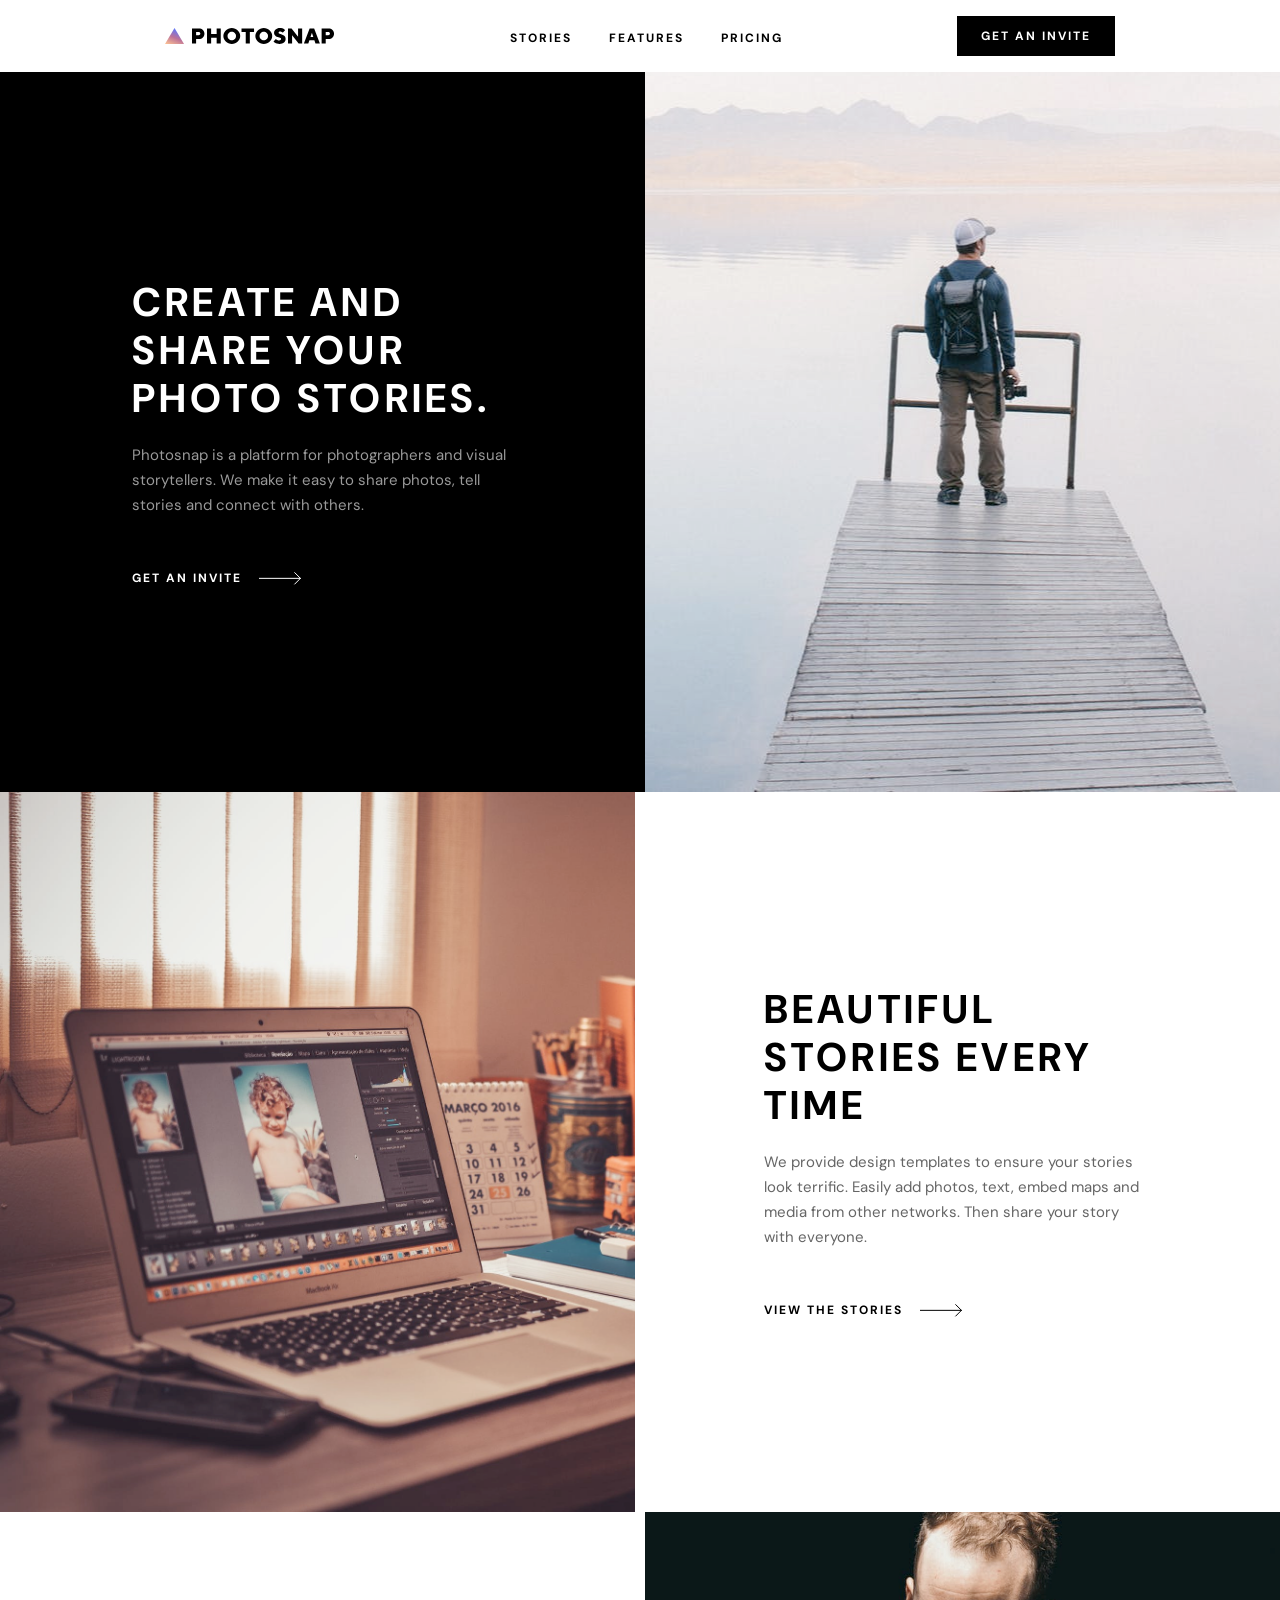
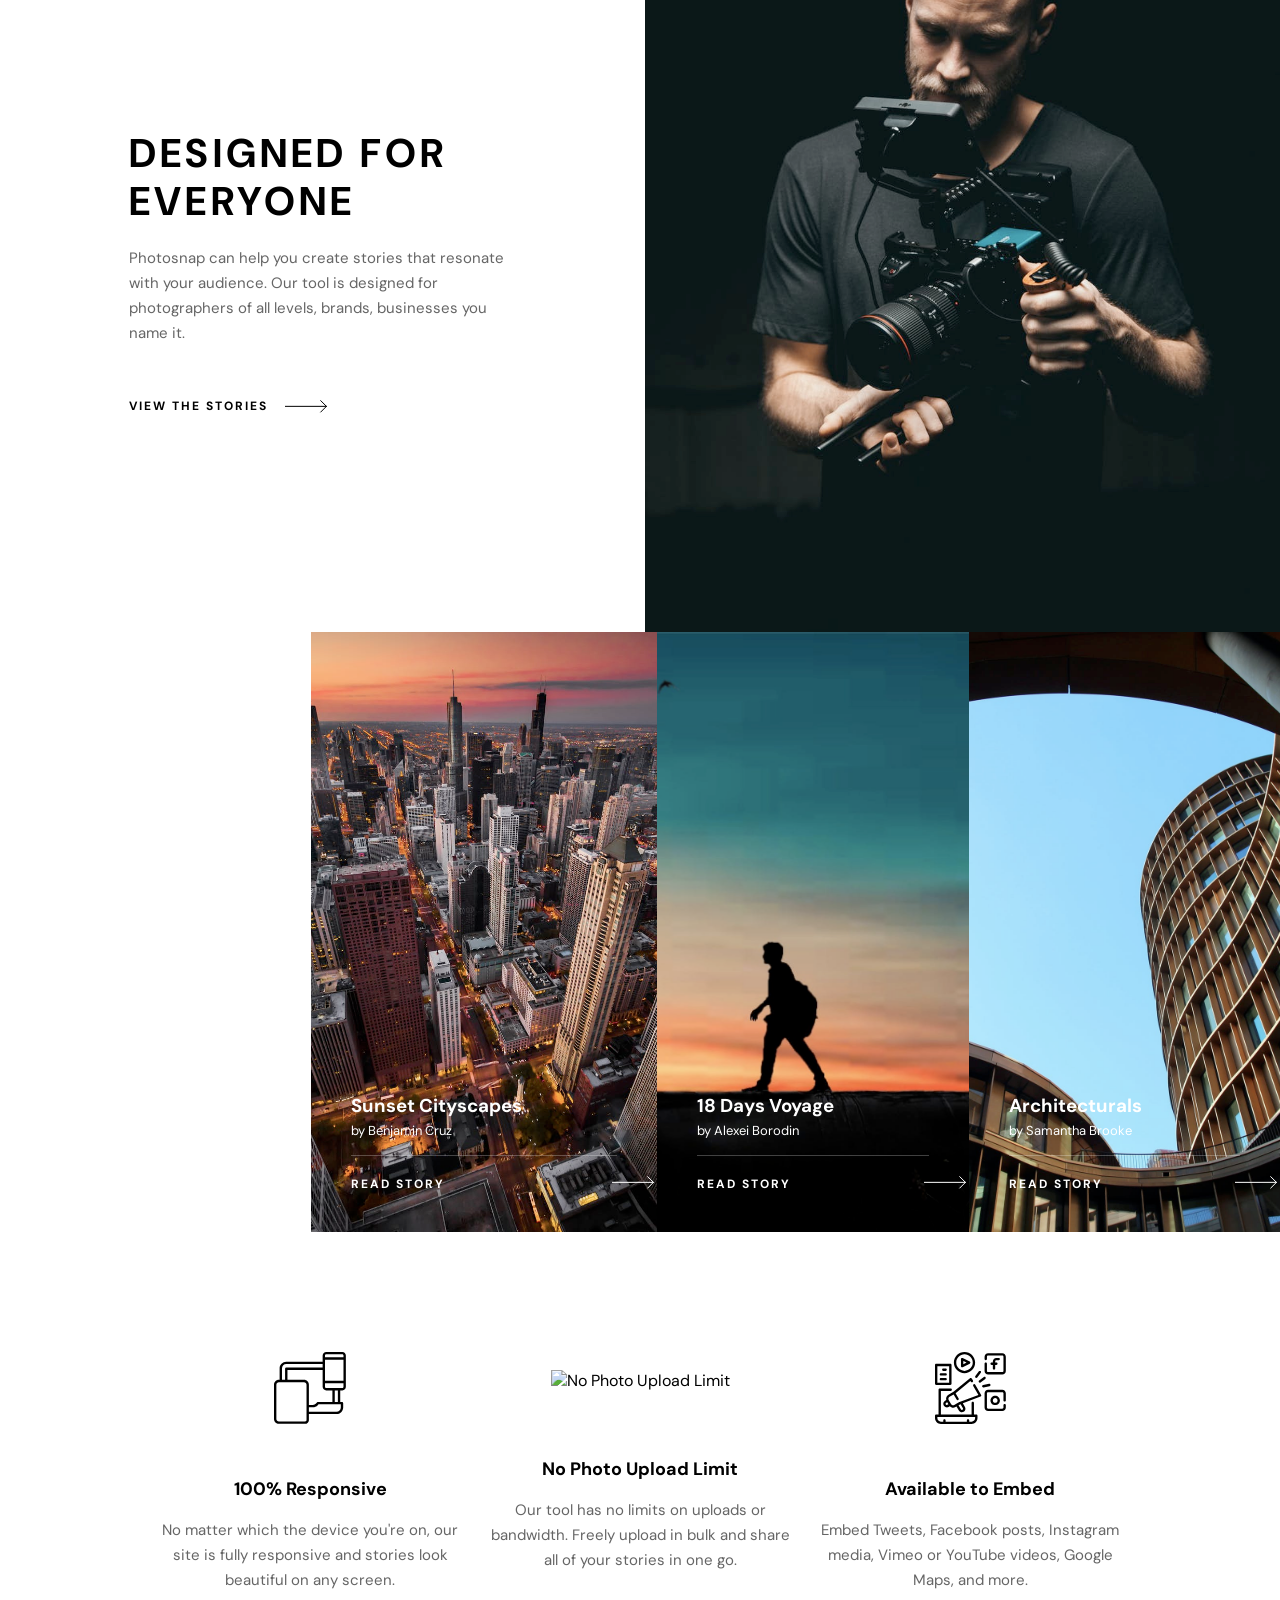
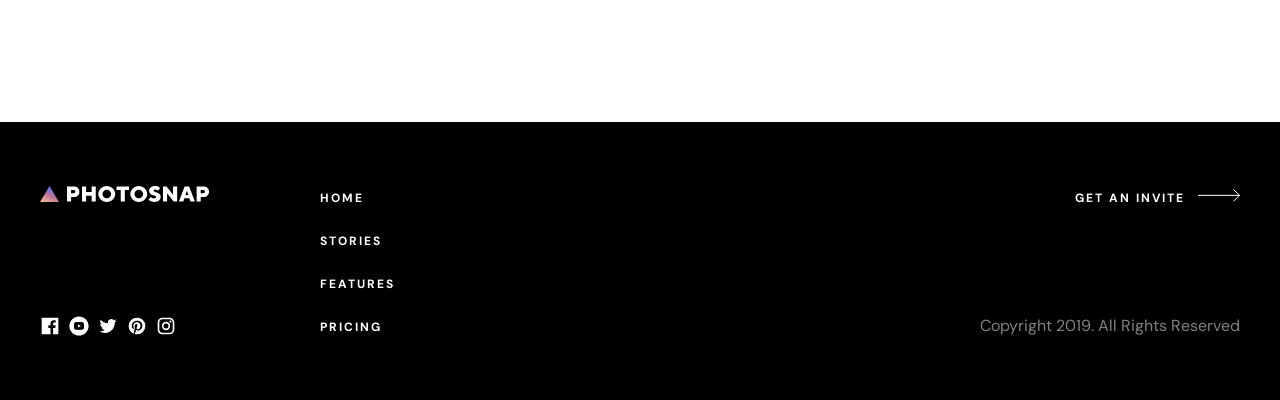
==== index.html @ 873cab9e "final-project" ====
<!doctype html>
<html lang="en">
  <head>
    <meta charset="UTF-8" />
    <meta name="viewport" content="width=device-width, initial-scale=1.0" />
    <title>Home</title>

    <!-- local style link -->
    <link rel="stylesheet" href="./style/index.css" />
  </head>
  <body>
    <nav>
      <img class="logo" src="./imgs/logo(black).svg" alt="logo" />
      <ul>
        <li><a href="./stories.html">Stories</a></li>
        <li><a href="./features.html">features</a></li>
        <li><a href="./pricing.html">pricing</a></li>
      </ul>
      <button>get an invite</button>
      <img class="menu-bars" src="./imgs/menu(bars).svg" alt="menu" />
    </nav>
    <header class="create-share">
      <div class="left">
        <span></span>
        <div class="content">
          <h2>Create and share your photo stories.</h2>
          <p>
            Photosnap is a platform for photographers and visual storytellers.
            We make it easy to share photos, tell stories and connect with
            others.
          </p>
          <div>
            <a href="#">GET AN INVITE</a>
            <img src="./imgs/Arrow(white).svg" alt="Arrow" />
          </div>
        </div>
      </div>
      <div class="right"></div>
    </header>
    <section class="beautiful">
      <div class="left"></div>
      <div class="right">
        <div class="content">
          <h2>BEAUTIFUL STORIES EVERY TIME</h2>
          <p>
            We provide design templates to ensure your stories look terrific.
            Easily add photos, text, embed maps and media from other networks.
            Then share your story with everyone.
          </p>
          <div>
            <a href="">VIEW THE STORIES</a>
            <img src="./imgs/Arrow(black).svg" alt="Arrow" />
          </div>
        </div>
      </div>
    </section>
    <section class="designed">
      <div class="left">
        <div class="content">
          <h2>DESIGNED FOR EVERYONE</h2>
          <p>
            Photosnap can help you create stories that resonate with your
            audience. Our tool is designed for photographers of all levels,
            brands, businesses you name it.
          </p>
          <div>
            <a href="#">VIEW THE STORIES</a>
            <img src="./imgs/Arrow(black).svg" alt="Arrow" />
          </div>
        </div>
      </div>
      <div class="right"></div>
    </section>
    <section class="kind">
      <div class="card">
        <div class="content">
          <h3>The Mountains</h3>
          <p>by John Appleseed</p>
          <span></span>
          <div>
            <a href="">READ STORY</a>
            <img src="./imgs/Arrow(white).svg" alt="Arrow" />
          </div>
        </div>
      </div>
      <div class="card city">
        <div class="content">
          <h3>Sunset Cityscapes</h3>
          <p>by Benjamin Cruz</p>
          <span></span>
          <div>
            <a href="">READ STORY</a>
            <img src="./imgs/Arrow(white).svg" alt="Arrow" />
          </div>
        </div>
      </div>
      <div class="card safari">
        <div class="content">
          <h3>18 Days Voyage</h3>
          <p>by Alexei Borodin</p>
          <span></span>
          <div>
            <a href="">READ STORY</a>
            <img src="./imgs/Arrow(white).svg" alt="Arrow" />
          </div>
        </div>
      </div>
      <div class="card building">
        <div class="content">
          <h3>Architecturals</h3>
          <p>by Samantha Brooke</p>
          <span></span>
          <div>
            <a href="">READ STORY</a>
            <img src="./imgs/Arrow(white).svg" alt="Arrow" />
          </div>
        </div>
      </div>
    </section>
    <main>
      <div class="card">
        <img src="./imgs/Shape1.svg" alt="100% Responsive" />
        <h3 class="responsive">100% Responsive</h3>
        <p>
          No matter which the device you're on, our site is fully responsive and
          stories look beautiful on any screen.
        </p>
      </div>
      <div class="card">
        <img
          class="infinite"
          src="./imgs/Shape2.svg"
          alt="No Photo Upload Limit"
        />
        <h3 class="no-limit">No Photo Upload Limit</h3>
        <p>
          Our tool has no limits on uploads or bandwidth. Freely upload in bulk
          and share all of your stories in one go.
        </p>
      </div>
      <div class="card">
        <img src="./imgs/shape3.svg" alt="Available to Embed" />
        <h3 class="available">Available to Embed</h3>
        <p>
          Embed Tweets, Facebook posts, Instagram media, Vimeo or YouTube
          videos, Google Maps, and more.
        </p>
      </div>
    </main>
    <footer>
      <div class="logos">
        <img src="./imgs/logo(white).svg" alt="logo" />
        <div class="icons">
          <svg
            class="facebook"
            xmlns="http://www.w3.org/2000/svg"
            width="20px"
            height="20px"
            viewBox="0 0 24 24"
          >
            <path d="M0 0h24v24H0z" fill="none" />
            <path
              fill="currentColor"
              fill-rule="evenodd"
              d="M15.725 22v-7.745h2.6l.389-3.018h-2.99V9.31c0-.874.243-1.47 1.497-1.47h1.598v-2.7a21 21 0 0 0-2.33-.12c-2.304 0-3.881 1.407-3.881 3.99v2.227H10v3.018h2.607V22H3.104C2.494 22 2 21.506 2 20.896V3.104C2 2.494 2.494 2 3.104 2h17.792C21.506 2 22 2.494 22 3.104v17.792c0 .61-.494 1.104-1.104 1.104z"
            />
          </svg>

          <svg
            class="youtube"
            xmlns="http://www.w3.org/2000/svg"
            width="20px"
            height="20px"
            viewBox="0 0 20 20"
          >
            <path d="M0 0h20v20H0z" fill="none" />
            <path
              fill="currentColor"
              d="M11.603 9.833L9.357 8.785C9.161 8.694 9 8.796 9 9.013v1.974c0 .217.161.319.357.228l2.245-1.048c.197-.092.197-.242.001-.334M10 .4C4.698.4.4 4.698.4 10s4.298 9.6 9.6 9.6s9.6-4.298 9.6-9.6S15.302.4 10 .4m0 13.5c-4.914 0-5-.443-5-3.9s.086-3.9 5-3.9s5 .443 5 3.9s-.086 3.9-5 3.9"
            />
          </svg>

          <svg
            class="twitter"
            xmlns="http://www.w3.org/2000/svg"
            width="20px"
            height="20px"
            viewBox="0 0 24 24"
          >
            <path d="M0 0h24v24H0z" fill="none" />
            <path
              fill="currentColor"
              d="M22.213 5.656a8.4 8.4 0 0 1-2.402.658A4.2 4.2 0 0 0 21.649 4c-.82.488-1.719.83-2.655 1.015a4.182 4.182 0 0 0-7.126 3.814a11.87 11.87 0 0 1-8.621-4.37a4.17 4.17 0 0 0-.566 2.103c0 1.45.739 2.731 1.86 3.481a4.2 4.2 0 0 1-1.894-.523v.051a4.185 4.185 0 0 0 3.355 4.102a4.2 4.2 0 0 1-1.89.072A4.185 4.185 0 0 0 8.02 16.65a8.4 8.4 0 0 1-6.192 1.732a11.83 11.83 0 0 0 6.41 1.88c7.694 0 11.9-6.373 11.9-11.9q0-.271-.012-.541a8.5 8.5 0 0 0 2.086-2.164"
            />
          </svg>

          <svg
            class="pinterest"
            xmlns="http://www.w3.org/2000/svg"
            width="20px"
            height="20px"
            viewBox="0 0 24 24"
          >
            <path d="M0 0h24v24H0z" fill="none" />
            <path
              fill="currentColor"
              d="M9.04 21.54c.96.29 1.93.46 2.96.46a10 10 0 0 0 10-10A10 10 0 0 0 12 2A10 10 0 0 0 2 12c0 4.25 2.67 7.9 6.44 9.34c-.09-.78-.18-2.07 0-2.96l1.15-4.94s-.29-.58-.29-1.5c0-1.38.86-2.41 1.84-2.41c.86 0 1.26.63 1.26 1.44c0 .86-.57 2.09-.86 3.27c-.17.98.52 1.84 1.52 1.84c1.78 0 3.16-1.9 3.16-4.58c0-2.4-1.72-4.04-4.19-4.04c-2.82 0-4.48 2.1-4.48 4.31c0 .86.28 1.73.74 2.3c.09.06.09.14.06.29l-.29 1.09c0 .17-.11.23-.28.11c-1.28-.56-2.02-2.38-2.02-3.85c0-3.16 2.24-6.03 6.56-6.03c3.44 0 6.12 2.47 6.12 5.75c0 3.44-2.13 6.2-5.18 6.2c-.97 0-1.92-.52-2.26-1.13l-.67 2.37c-.23.86-.86 2.01-1.29 2.7z"
            />
          </svg>

          <svg
            class="instagram"
            xmlns="http://www.w3.org/2000/svg"
            width="20px"
            height="20px"
            viewBox="0 0 24 24"
          >
            <path d="M0 0h24v24H0z" fill="none" />
            <path
              fill="currentColor"
              d="M7.8 2h8.4C19.4 2 22 4.6 22 7.8v8.4a5.8 5.8 0 0 1-5.8 5.8H7.8C4.6 22 2 19.4 2 16.2V7.8A5.8 5.8 0 0 1 7.8 2m-.2 2A3.6 3.6 0 0 0 4 7.6v8.8C4 18.39 5.61 20 7.6 20h8.8a3.6 3.6 0 0 0 3.6-3.6V7.6C20 5.61 18.39 4 16.4 4zm9.65 1.5a1.25 1.25 0 0 1 1.25 1.25A1.25 1.25 0 0 1 17.25 8A1.25 1.25 0 0 1 16 6.75a1.25 1.25 0 0 1 1.25-1.25M12 7a5 5 0 0 1 5 5a5 5 0 0 1-5 5a5 5 0 0 1-5-5a5 5 0 0 1 5-5m0 2a3 3 0 0 0-3 3a3 3 0 0 0 3 3a3 3 0 0 0 3-3a3 3 0 0 0-3-3"
            />
          </svg>
        </div>
      </div>
      <ul>
        <li><a href="./index.html">Home</a></li>
        <li><a href="#">Stories</a></li>
        <li><a href="./features.html">features</a></li>
        <li><a href="./pricing.html">pricing</a></li>
      </ul>
      <div class="right">
        <div>
          <a href="">get an invite</a
          ><img src="./imgs/Arrow(white).svg" alt="Arrow" />
        </div>
        <p>Copyright 2019. All Rights Reserved</p>
      </div>
    </footer>
  </body>
</html>
---- style/index.css ----
/* General settings */

@import url("https://fonts.googleapis.com/css2?family=DM+Sans:ital,opsz,wght@0,9..40,100..1000;1,9..40,100..1000&display=swap");

* {
  padding: 0;
  margin: 0;
  box-sizing: border-box;
}

body,
a,
button {
  font-family: "DM Sans", sans-serif;
}

ul {
  list-style: none;
}

a {
  text-decoration: none;
  text-transform: uppercase;
  letter-spacing: 2px;
  font-size: 12px;
  font-weight: 700;
}

button {
  text-transform: uppercase;
  font-weight: 700;
  font-size: 12px;
  letter-spacing: 2px;
  border: none;
  cursor: pointer;
}

/* Variables */

/* nav section */

nav {
  padding: 16px 165px;
  display: flex;
  justify-content: space-between;
  align-items: center;
}

nav ul {
  display: flex;
  align-items: center;
  gap: 37px;
}

nav ul li a {
  color: rgba(0, 0, 0, 1);
  transition: 0.2s;
}

nav ul li a:hover {
  color: rgba(223, 223, 223, 1);
}

nav button {
  color: rgba(255, 255, 255, 1);
  padding: 12px 24px;
  background-color: rgba(0, 0, 0, 1);
  transition: 0.2s;
}

nav button:hover {
  background-color: rgba(223, 223, 223, 1);
  color: black;
}

nav img.menu-bars {
  display: none;
}

/* create-share header */

header.create-share {
  height: auto;
  display: flex;
}

header.create-share .left {
  background-color: black;
  height: 80vh;
  width: 40.4%;
  display: flex;
  justify-content: center;
  align-items: center;
  order: 1;
}

header.create-share .left .content {
  width: 387px;
}

header.create-share .left span {
  display: block;
  width: 6px;
  height: 304px;
  background: linear-gradient(
    rgba(90, 119, 255, 1),
    rgba(188, 113, 152, 1),
    rgba(255, 197, 147, 1)
  );
  transform: translate(-190px, 0);
}

header.create-share .content h2 {
  color: rgba(255, 255, 255, 1);
  font-size: 40px;
  font-weight: 700;
  line-height: 48px;
  letter-spacing: 4.17px;
  text-transform: uppercase;
}

header.create-share .content p {
  color: rgba(255, 255, 255, 1);
  font-size: 15px;
  line-height: 25px;
  opacity: 60%;
  margin: 21px 0 48px 0;
}

header.create-share .content a {
  color: white;
}

header.create-share .content a:hover {
  text-decoration: underline;
}

header.create-share .content img {
  transform: translate(13px, 3px);
}

header.create-share .content div {
  cursor: pointer;
  width: fit-content;
}

header.create-share .right {
  height: 80vh;
  width: 59.6%;
  order: 2;
  background-image: url("../imgs/sea.png");
  background-position: bottom;
}

/* beautiful section */

section.beautiful {
  display: flex;
}

section.beautiful .left {
  width: 59.6%;
  height: 80vh;
  background-image: url("../imgs/office.png");
  background-size: cover;
}

section.beautiful .right {
  height: 80vh;
  width: 40.4%;
  background-color: white;
  display: flex;
  justify-content: center;
  align-items: center;
}

section.beautiful .right .content {
  width: 387px;
}

section.beautiful .right .content h2 {
  font-size: 40px;
  font-weight: 700;
  line-height: 48px;
  letter-spacing: 4.17px;
}

section.beautiful .right .content p {
  font-size: 15px;
  line-height: 25px;
  opacity: 60%;
  margin: 21px 0 48px 0;
}

section.beautiful .right .content div {
  cursor: pointer;
}

section.beautiful .right .content div a {
  color: black;
}

section.beautiful .right .content div a:hover {
  text-decoration: underline;
}

section.beautiful .right .content div img {
  transform: translate(13px, 3px);
}

/* Designed section */

section.designed {
  display: flex;
}

section.designed .left {
  height: 80vh;
  width: 40.4%;
  display: flex;
  justify-content: center;
  align-items: center;
  order: 1;
}

section.designed .left .content {
  width: 387px;
}

section.designed .left .content h2 {
  font-weight: 700;
  font-size: 40px;
  line-height: 48px;
  letter-spacing: 4.17px;
}

section.designed .left .content p {
  font-size: 15px;
  line-height: 25px;
  opacity: 60%;
  margin: 21px 0 48px 0;
}

section.designed .left .content div {
  cursor: pointer;
}

section.designed .left .content div a {
  color: black;
}

section.designed .left .content div a:hover {
  text-decoration: underline;
}

section.designed .left .content div img {
  transform: translate(13px, 3px);
}

section.designed .right {
  width: 59.6%;
  height: 80vh;
  background-image: url("../imgs/camera.png");
  background-size: cover;
  background-position: 0% 50%;
  order: 2;
}

/* Kind section */

section.kind {
  display: grid;
  grid-template-columns: auto auto auto auto;
}

section.kind .card {
  height: 600px;
  padding: 40px;
  display: flex;
  align-items: end;
  background-image: url("../imgs/mountain.png");
  background-size: cover;
  background-position: center;
  transition: 0.2s;
  cursor: pointer;
}

section.kind .card:hover {
  transform: translate(0, -24px);
}

section.kind .card .content {
  width: 100%;
}

section.kind .card .content h3 {
  color: white;
  line-height: 25px;
  font-weight: 700;
  margin-bottom: 4px;
}

section.kind .card .content p {
  font-size: 13px;
  color: white;
}

section.kind .card .content span {
  display: block;
  width: 100%;
  height: 1px;
  background-color: white;
  opacity: 25%;
  margin: 16px 0 20px 0;
}

section.kind .card .content div {
  width: 100%;
  display: flex;
  justify-content: space-between;
  align-items: start;
}

section.kind .card .content div a {
  color: white;
}

section.kind .city {
  background-image: url("../imgs/city.png");
  background-size: 150%;
}

section.kind .safari {
  background-image: url("../imgs/safari.png");
  background-position: 80% 0%;
}

section.kind .building {
  background-image: url("../imgs/building.png");
}

/* Main section */

main {
  height: auto;
  padding: 120px 0;
  display: flex;
  justify-content: center;
  align-items: start;
  gap: 30px;
}

main .card {
  width: 350px;
  height: 250px;
  text-align: center;
}

main .card img.infinite {
  margin-top: 18px;
}

main .card h3 {
  font-size: 18px;
  font-weight: 700;
  line-height: 25px;
}

main .card p {
  font-size: 15px;
  line-height: 25px;
  opacity: 60%;
}

main .card h3.responsive {
  margin: 48.15px 0 16px 0;
}

main .card h3.no-limit {
  margin: 66.3px 0 16px 0;
}

main .card h3.available {
  margin: 48px 0 16px 0;
}

/* footer section */

footer {
  background-color: black;
  color: white;
  padding: 64px 165px 64px 171px;
  display: flex;
}

footer .logos {
  display: flex;
  flex-direction: column;
  justify-content: space-between;
  margin-right: 110px;
}

footer .logos .icons {
  transition: 0.1s;
  display: flex;
  gap: 9px;
}

footer .logos .icons svg {
  cursor: pointer;
}

footer .logos .icons .facebook:hover {
  color: #1877f2;
}

footer .logos .icons .youtube:hover {
  color: #ff0000;
}

footer .logos .icons .twitter:hover {
  color: #1da1f2;
}

footer .logos .icons .pinterest:hover {
  color: #e60023;
}

footer .logos .icons .instagram:hover {
  color: #e4405f;
}

footer ul {
  display: flex;
  flex-direction: column;
  gap: 22px;
}

footer ul li a {
  color: white;
  transition: 0.2s;
}

footer ul li a:hover {
  color: rgba(223, 223, 223, 0.6);
}

footer .right {
  margin-left: auto;
  display: flex;
  flex-direction: column;
  justify-content: space-between;
}

footer .right p {
  opacity: 50.25%;
}

footer .right div {
  text-align: right;
}

footer .right div a {
  color: white;
  margin-right: 13px;
}

footer .right div a:hover {
  text-decoration: underline;
}

/* laptop view */

@media (max-width: 1439px) {
  header.create-share .left {
    width: 50.4%;
  }

  header.create-share .right {
    width: 49.6%;
  }

  section.beautiful .left {
    width: 49.6%;
  }

  section.beautiful .right {
    width: 50.4%;
  }

  section.designed .left {
    width: 50.4%;
  }

  section.designed .right {
    width: 49.6%;
  }

  section.kind {
    height: auto;
  }

  section.kind .card .content div img {
    transform: translate(37px, 0);
  }

  main .card {
    width: 300px;
  }

  footer {
    padding: 64px 40px;
  }
}

/* Tablet view */

@media (max-width: 991px) {
  nav {
    padding: 16px 40px;
  }

  header.create-share {
    height: auto;
  }

  header.create-share .left {
    width: 65%;
  }

  header.create-share .left span {
    transform: translate(-53px, 0);
  }

  header.create-share .right {
    width: 35%;
    background-position: bottom;
  }

  section.beautiful {
    height: auto;
  }

  section.beautiful .left {
    width: 35%;
    background-position: 23%;
  }

  section.beautiful .right {
    width: 65%;
  }

  section.designed {
    height: auto;
  }

  section.designed .left {
    width: 65%;
  }

  section.designed .right {
    width: 35%;
    background-position: 50% 0%;
    background-size: 200%;
  }

  section.kind {
    flex-wrap: wrap;
    height: auto;
  }

  section.kind .card {
    width: calc(100% / 2);
  }

  section.kind .card .content div img {
    transform: translate(164px, 0);
  }

  main {
    padding: 90px 0;
    flex-wrap: wrap;
  }

  main .card {
    width: 60%;
  }

  footer {
    position: relative;
  }

  footer .logos {
    height: 170px;
    margin-right: 0;
  }

  footer ul {
    flex-direction: row;
    position: absolute;
    top: 120px;
  }
}

/* phone view */

@media (max-width: 767px) {
  nav {
    padding: 28px 24px;
  }

  nav ul,
  button {
    display: none;
  }

  nav img.menu-bars {
    display: block;
  }

  header.create-share {
    flex-direction: column;
  }

  header.create-share .left {
    order: 2;
    width: 100%;
    flex-direction: column;
  }

  header.create-share .left span {
    width: 128px;
    height: 6px;
    transform: translate(-95px, -61px);
    background: linear-gradient(
      to down,
      rgba(90, 119, 255, 1),
      rgba(188, 113, 152, 1),
      rgba(255, 197, 147, 1)
    );
  }

  header.create-share .left .content {
    width: 318px;
  }

  header.create-share .content h2 {
    font-size: 32px;
    line-height: 40px;
    letter-spacing: 3.33px;
  }

  header.create-share .right {
    order: 1;
    width: 100%;
    height: 362px;
    flex-shrink: 0;
    background-size: cover;
    background-size: 300%;
    background-position: 50% 90%;
  }

  section.beautiful {
    flex-direction: column;
    height: 100vh;
  }

  section.beautiful .left {
    width: 100%;
    height: auto;
    aspect-ratio: 2048 / 1361;
    background-position: none;
    background-size: 100% 100%;
  }

  section.beautiful .right {
    width: 100%;
    height: 100%;
  }

  section.beautiful .right .content {
    width: 318px;
  }

  section.beautiful .right .content h2 {
    width: 250px;
    font-size: 32px;
    line-height: 40px;
    letter-spacing: 3.33px;
  }

  section.designed {
    flex-direction: column;
    height: 98vh;
  }

  section.designed .left {
    order: 2;
    width: 100%;
  }

  section.designed .left .content {
    width: 318px;
  }

  section.designed .right {
    order: 1;
    width: 100%;
    flex-shrink: 0;
    background-size: cover;
    background-position: center;
    height: 362px;
  }

  section.kind .cards {
    width: 100%;
  }

  section.kind .cards .card {
    width: 100%;
    height: 375px;
    padding: 33px;
  }

  section.kind .cards .card .content div img {
    transform: translate(220px, 0);
  }

  main {
    height: auto;
    padding: 60px 0;
  }

  main .card {
    width: 310px;
  }

  footer {
    position: static;
    padding: 56px 33px;
    flex-direction: column;
    justify-content: space-between;
    align-items: center;
    height: 500px;
  }
  footer .logos {
    height: 50px;
  }

  footer .logos img {
    text-align: center;
  }

  footer ul {
    position: static;
    flex-direction: column;
    justify-content: center;
    align-items: center;
  }

  footer .right {
    margin-left: 0;
    height: 80px;
  }

  footer .right div {
    text-align: center;
  }
}

@media (max-width: 424px) {
  section.kind {
    width: 100%;
  }

  section.kind .cards {
    width: 100%;
  }

  section.kind .cards .card .content div img {
    transform: translate(170px, 0);
  }
}

@media (max-width: 374px) {
  section.kind {
    width: 100%;
  }

  section.kind .cards {
    width: 100%;
  }

  section.kind .cards .card {
    width: 100%;
  }

  section.kind .cards .card .content div img {
    transform: translate(114px, 0);
  }
}
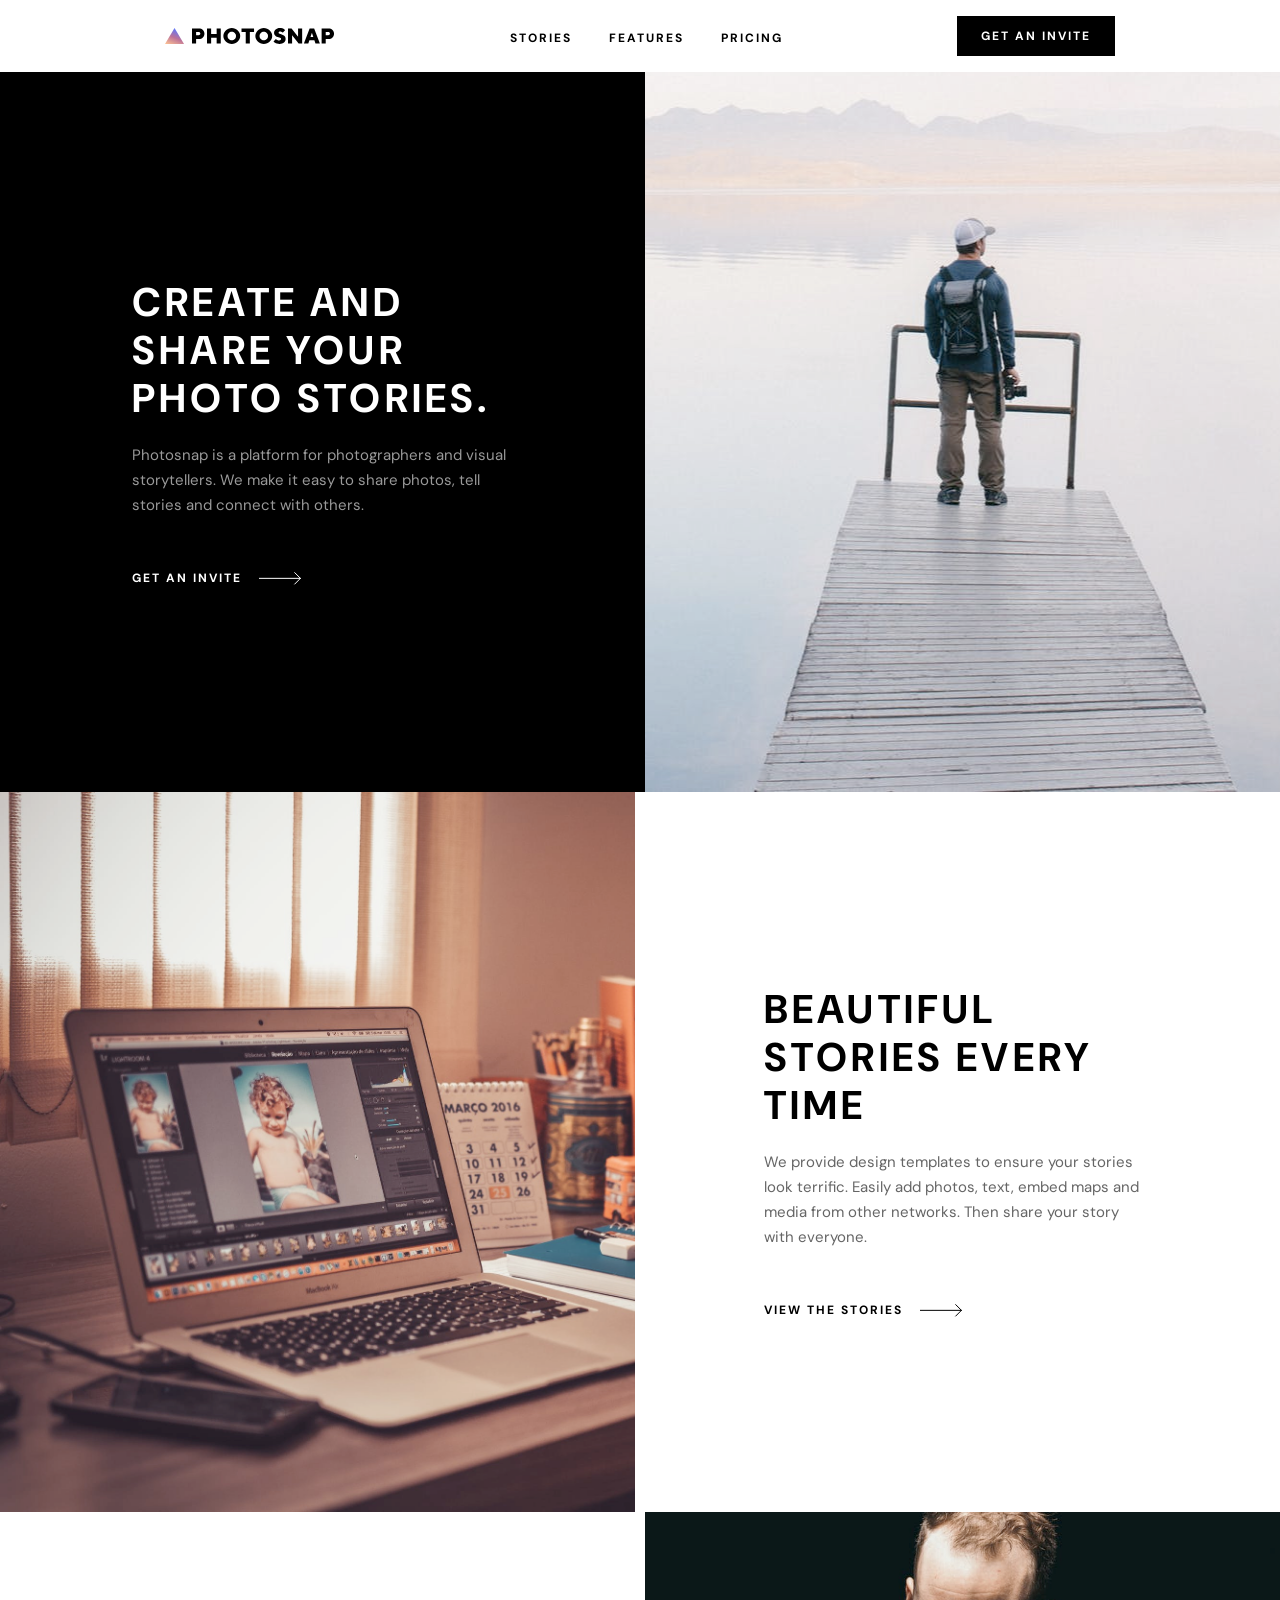
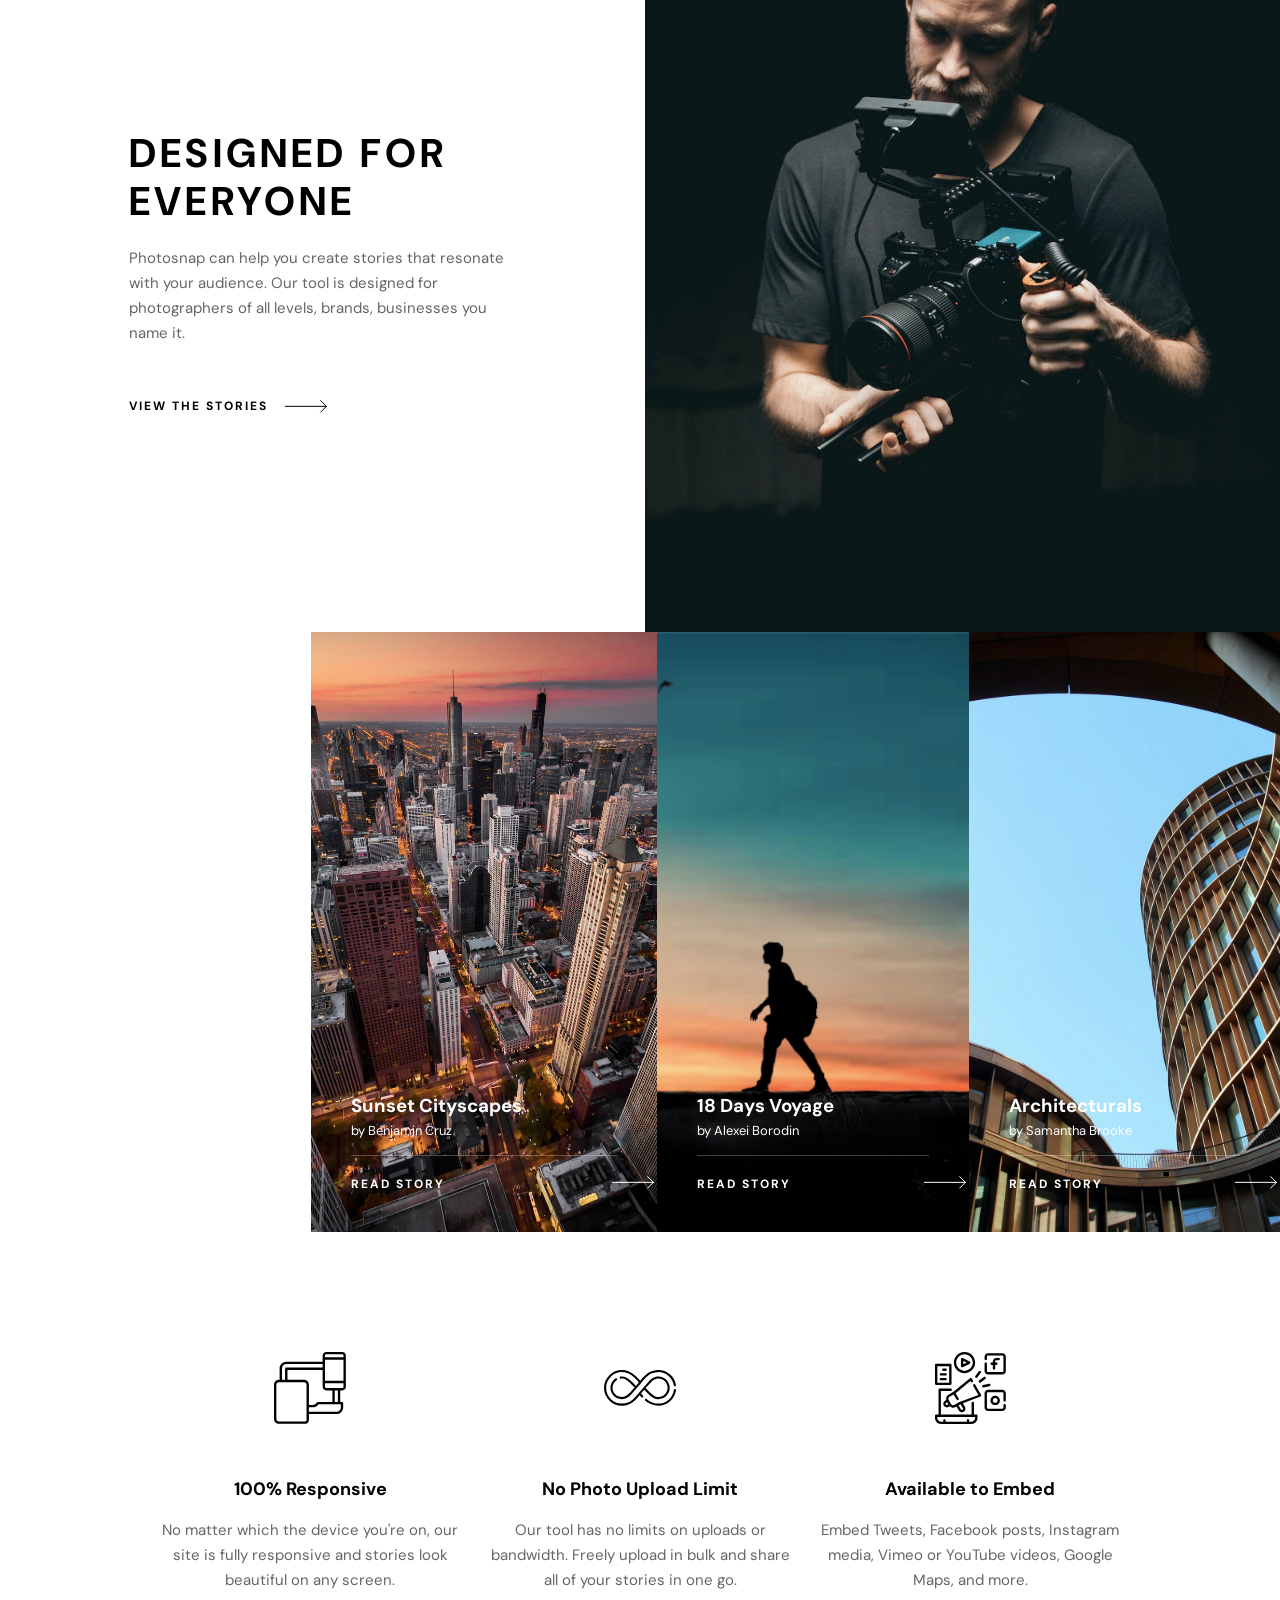
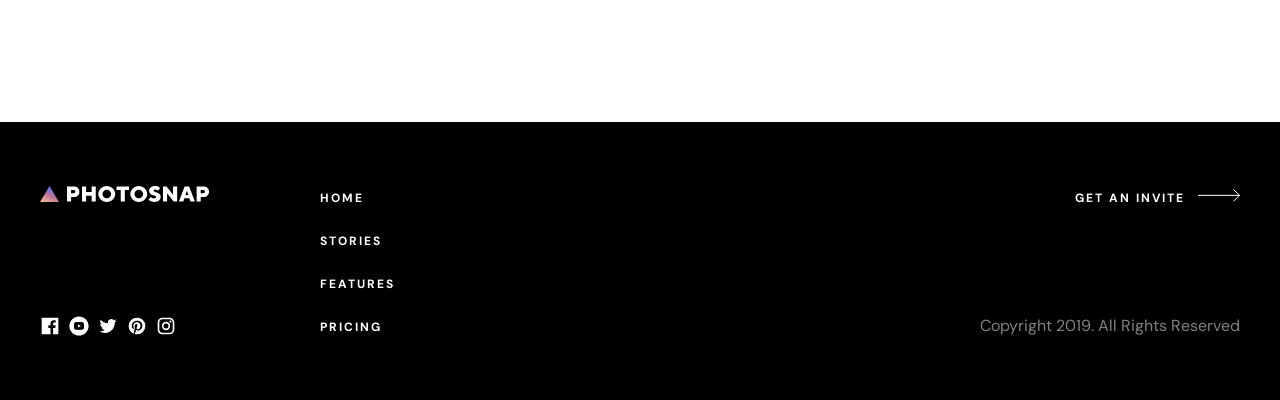
==== commit e8139e9d: "final-project" ====
--- a/index.html
+++ b/index.html
@@ -129,7 +129,7 @@
       <div class="card">
         <img
           class="infinite"
-          src="./imgs/Shape2.svg"
+          src="./imgs/shape2.svg"
           alt="No Photo Upload Limit"
         />
         <h3 class="no-limit">No Photo Upload Limit</h3>
